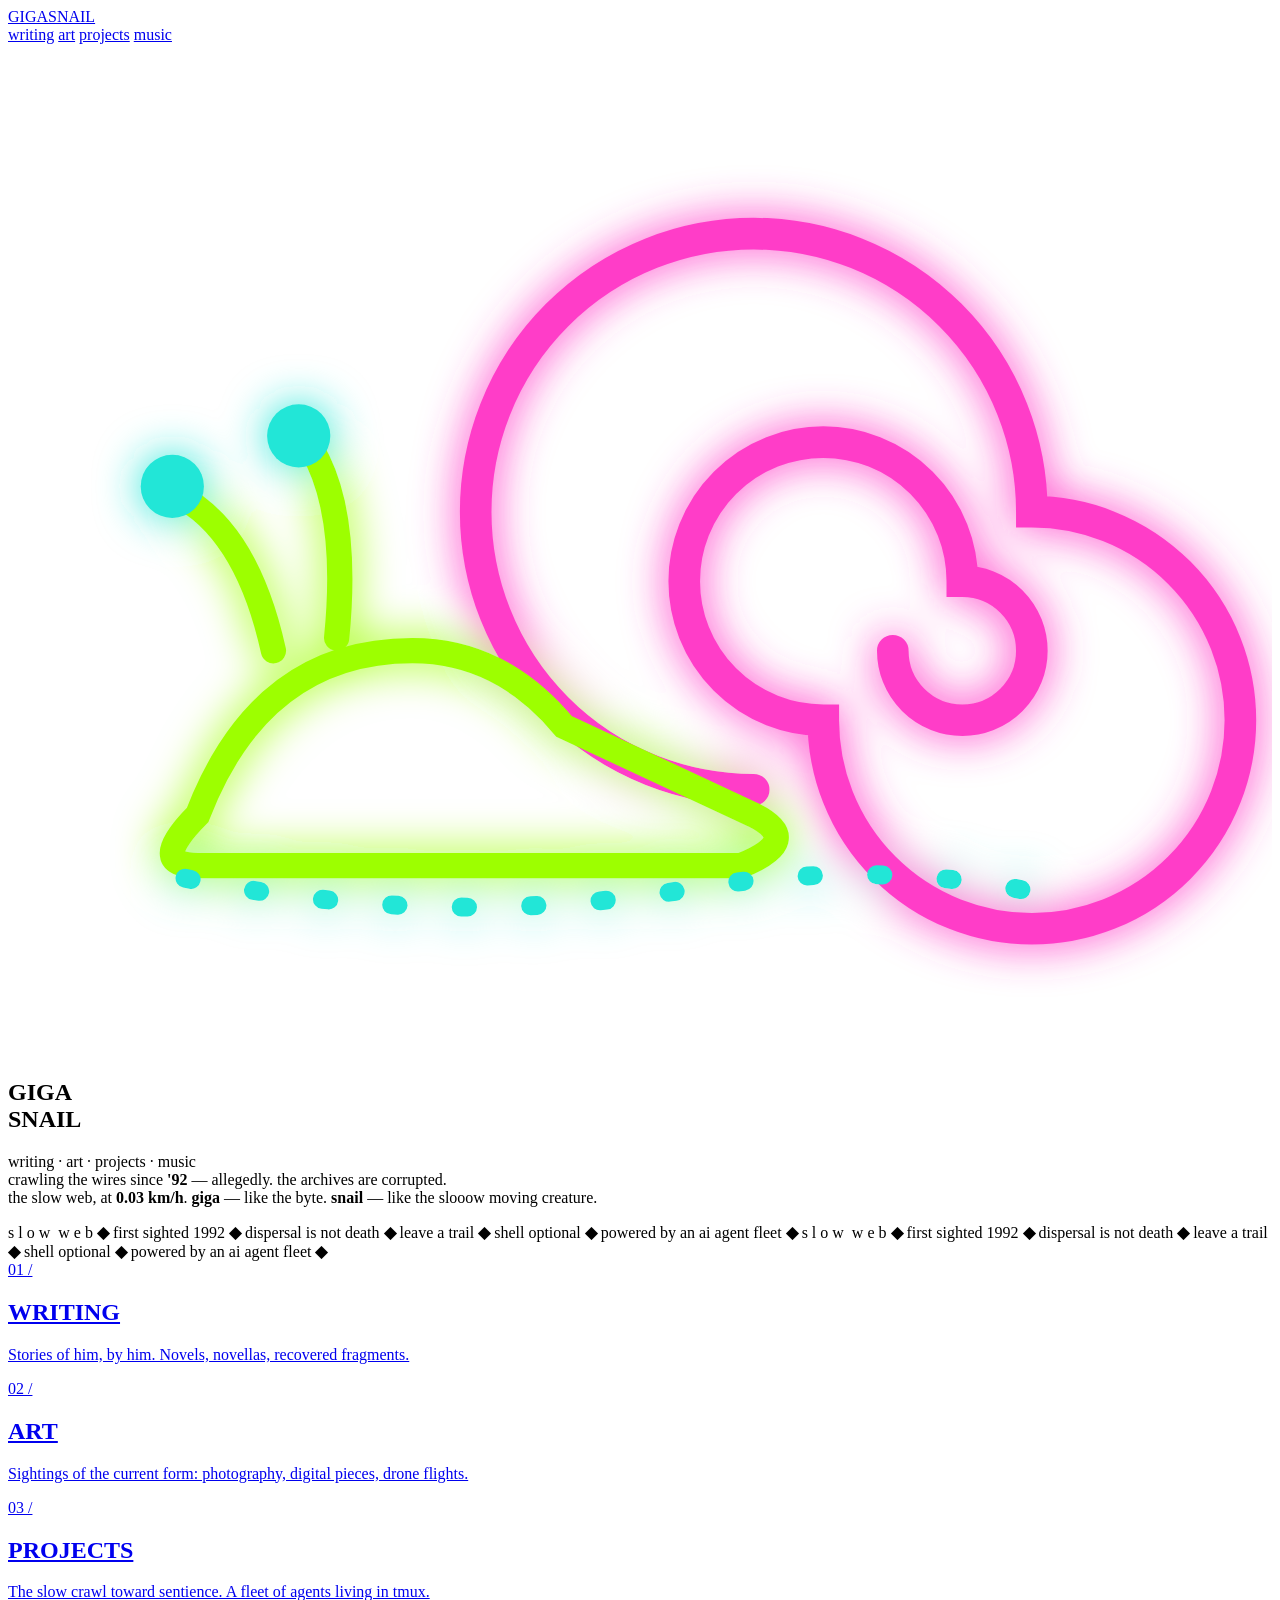
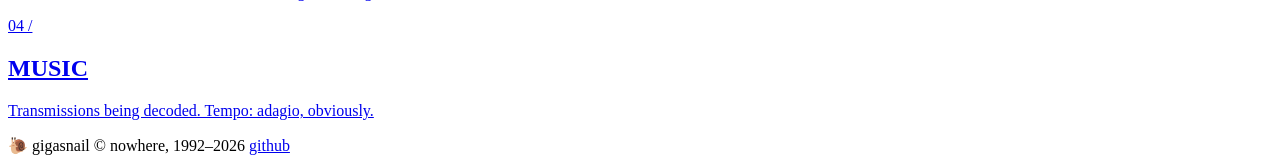
==== index.html @ 3c1b93d7 "🐌 🏠" ====
<!doctype html>
<html lang="en">
<head>
<meta charset="utf-8">
<meta name="viewport" content="width=device-width, initial-scale=1">
<title>GIGASNAIL — the slow web</title>
<meta name="description" content="Gigasnail: digitized enigma, crawling the wires since 1992. Writing, art, AI experiments and music at 0.03 km/h.">
<link rel="preconnect" href="https://fonts.googleapis.com">
<link href="https://fonts.googleapis.com/css2?family=Bungee&family=IBM+Plex+Mono:wght@400;600&display=swap" rel="stylesheet">
<link rel="stylesheet" href="assets/style.css">
<link rel="icon" href="data:image/svg+xml,%3Csvg xmlns='http://www.w3.org/2000/svg' viewBox='0 0 32 32'%3E%3Ctext y='26' font-size='26'%3E🐌%3C/text%3E%3C/svg%3E">
</head>
<body>
<div class="wrap">

  <header>
    <a class="logo" href="./">GIGA<span>SNAIL</span></a>
    <nav>
      <a href="writing/">writing</a>
      <a href="art/">art</a>
      <a href="projects/">projects</a>
      <a href="music/">music</a>
    </nav>
  </header>

  <section class="hero">
    <svg class="snail-svg" viewBox="0 0 200 160" fill="none" aria-hidden="true">
      <defs>
        <filter id="glow"><feGaussianBlur stdDeviation="3.5" result="b"/><feMerge><feMergeNode in="b"/><feMergeNode in="SourceGraphic"/></feMerge></filter>
      </defs>
      <!-- shell spiral -->
      <g filter="url(#glow)">
        <path d="M118 118 a44 44 0 1 1 44 -44 a33 33 0 1 1 -33 33 a22 22 0 1 1 22 -22 a11 11 0 1 1 -11 11"
              stroke="#ff3ec8" stroke-width="5" stroke-linecap="round"/>
        <!-- body -->
        <path d="M30 122 q10 -26 34 -26 q14 0 24 12 l30 14 q8 4 -2 8 l-86 0 q-8 0 0 -8z" stroke="#9dff00" stroke-width="4"/>
        <!-- eye stalks -->
        <path d="M42 96 q-4 -18 -14 -24 M52 94 q2 -20 -4 -30" stroke="#9dff00" stroke-width="4" stroke-linecap="round"/>
        <circle cx="26" cy="70" r="5" fill="#21e6d7"/>
        <circle cx="46" cy="62" r="5" fill="#21e6d7"/>
        <!-- trail -->
        <path d="M28 132 q40 8 78 2 q34 -6 64 2" stroke="#21e6d7" stroke-width="3" stroke-dasharray="1 10" stroke-linecap="round"/>
      </g>
    </svg>
    <h1>GIGA<br>SNAIL</h1>
    <p class="tag">writing · art · projects · music<br>crawling the wires since <b>'92</b> — allegedly. the archives are corrupted.<br>the slow web, at <b>0.03 km/h</b>. <b>giga</b> — like the byte. <b>snail</b> — like the slooow moving creature.</p>
  </section>

  <div class="ticker" aria-hidden="true"><div>
    s&nbsp;l&nbsp;o&nbsp;w&nbsp;&nbsp;w&nbsp;e&nbsp;b <b>◆</b> first sighted 1992 <b>◆</b> dispersal is not death <b>◆</b> leave a trail <b>◆</b> shell optional <b>◆</b> powered by an ai agent fleet <b>◆</b> s&nbsp;l&nbsp;o&nbsp;w&nbsp;&nbsp;w&nbsp;e&nbsp;b <b>◆</b> first sighted 1992 <b>◆</b> dispersal is not death <b>◆</b> leave a trail <b>◆</b> shell optional <b>◆</b> powered by an ai agent fleet <b>◆</b>&nbsp;
  </div></div>

  <div class="grid">
    <a class="zone z-writing" href="writing/">
      <div class="no">01 /</div><h2>WRITING</h2>
      <p>Stories of him, by him. Novels, novellas, recovered fragments.</p>
    </a>
    <a class="zone z-art" href="art/">
      <div class="no">02 /</div><h2>ART</h2>
      <p>Sightings of the current form: photography, digital pieces, drone flights.</p>
    </a>
    <a class="zone z-ai" href="projects/">
      <div class="no">03 /</div><h2>PROJECTS</h2>
      <p>The slow crawl toward sentience. A fleet of agents living in tmux.</p>
    </a>
    <a class="zone z-music" href="music/">
      <div class="no">04 /</div><h2>MUSIC</h2>
      <p>Transmissions being decoded. Tempo: adagio, obviously.</p>
    </a>
  </div>

  <footer>
    <span class="trailnote">🐌 gigasnail © nowhere, 1992–2026</span>
    <span><a href="https://github.com/gigasnail" rel="me">github</a></span>
  </footer>
</div>

<script src="assets/site.js"></script>
</body>
</html>
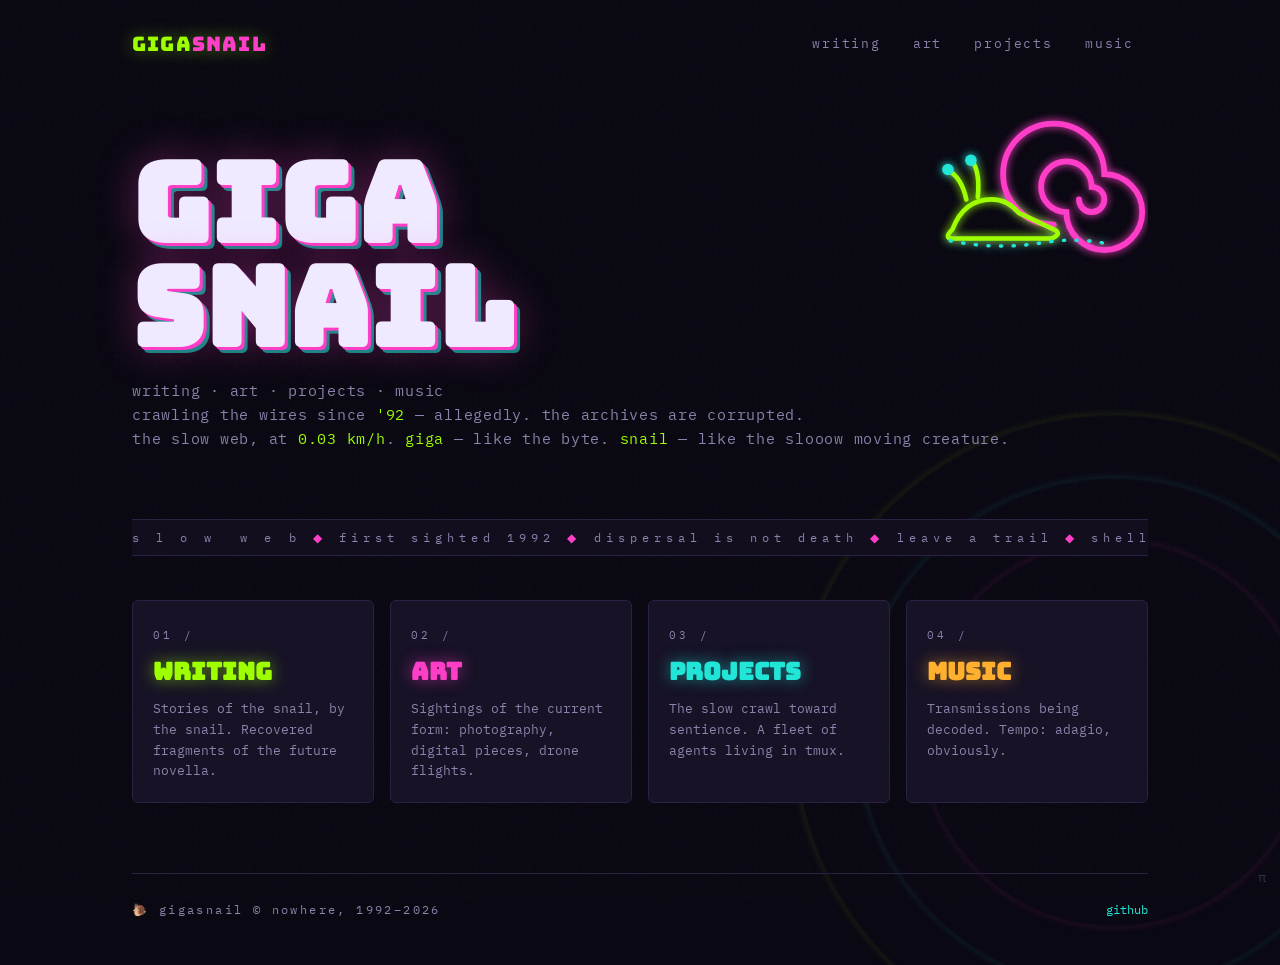
==== commit 4b563ac4: "🐌 🏠" ====
--- a/index.html
+++ b/index.html
@@ -53,7 +53,7 @@
   <div class="grid">
     <a class="zone z-writing" href="writing/">
       <div class="no">01 /</div><h2>WRITING</h2>
-      <p>Stories of him, by him. Novels, novellas, recovered fragments.</p>
+      <p>Stories of the snail, by the snail. Recovered fragments of the future novella.</p>
     </a>
     <a class="zone z-art" href="art/">
       <div class="no">02 /</div><h2>ART</h2>
--- a/assets/style.css
+++ b/assets/style.css
@@ -0,0 +1,164 @@
+/* GIGASNAIL — snail-punk design system
+   palette: ink-violet dark · slime green · magenta · cyan */
+:root{
+  --ink:#0a0812;
+  --ink2:#120e1e;
+  --panel:#171226;
+  --edge:#2b2144;
+  --slime:#9dff00;
+  --mag:#ff3ec8;
+  --cyan:#21e6d7;
+  --text:#efeaff;
+  --dim:#8d82ab;
+  --display:'Bungee',cursive;
+  --mono:'IBM Plex Mono',monospace;
+}
+*{box-sizing:border-box;margin:0;padding:0}
+html{scroll-behavior:smooth}
+body{
+  background:var(--ink);
+  color:var(--text);
+  font-family:var(--mono);
+  font-size:16px;line-height:1.6;
+  min-height:100vh;
+  overflow-x:hidden;
+  cursor:crosshair;
+}
+/* grain + spiral atmosphere */
+body::before{
+  content:"";position:fixed;inset:0;pointer-events:none;z-index:1;opacity:.05;
+  background-image:url("data:image/svg+xml,%3Csvg xmlns='http://www.w3.org/2000/svg' width='140' height='140'%3E%3Cfilter id='n'%3E%3CfeTurbulence baseFrequency='.85' numOctaves='2'/%3E%3C/filter%3E%3Crect width='140' height='140' filter='url(%23n)'/%3E%3C/svg%3E");
+}
+body::after{
+  content:"";position:fixed;right:-22vmax;bottom:-22vmax;width:70vmax;height:70vmax;
+  pointer-events:none;z-index:0;opacity:.06;
+  background:radial-gradient(circle at center,transparent 30%,var(--mag) 30.5%,transparent 31.5%,transparent 40%,var(--cyan) 40.5%,transparent 41.5%,transparent 50%,var(--slime) 50.5%,transparent 51.5%);
+  border-radius:50%;
+  animation:spin 240s linear infinite;
+}
+@keyframes spin{to{transform:rotate(360deg)}}
+
+.wrap{position:relative;z-index:2;max-width:1060px;margin:0 auto;padding:0 22px}
+
+/* ── header / nav ─────────────────────────── */
+header{padding:26px 0 8px;display:flex;justify-content:space-between;align-items:center;gap:12px;flex-wrap:wrap}
+.logo{font-family:var(--display);font-size:20px;text-decoration:none;color:var(--slime);letter-spacing:.06em;text-shadow:0 0 18px rgba(157,255,0,.45)}
+.logo span{color:var(--mag)}
+nav{display:flex;gap:4px;flex-wrap:wrap}
+nav a{
+  font-family:var(--mono);font-size:13px;text-transform:lowercase;letter-spacing:.14em;
+  color:var(--dim);text-decoration:none;padding:7px 13px;border:1px solid transparent;border-radius:3px;
+  transition:all .18s;
+}
+nav a:hover,nav a.here{color:var(--slime);border-color:var(--edge);background:var(--ink2);text-shadow:0 0 12px rgba(157,255,0,.6)}
+
+/* ── hero ─────────────────────────────────── */
+.hero{padding:9vh 0 6vh;position:relative}
+.hero h1{
+  font-family:var(--display);
+  font-size:clamp(44px,10vw,110px);
+  line-height:.95;letter-spacing:.01em;
+  color:var(--text);
+  text-shadow:3px 3px 0 var(--mag),6px 6px 0 rgba(33,230,215,.55),0 0 42px rgba(255,62,200,.35);
+  animation:crawl-in 1.1s cubic-bezier(.2,.8,.2,1) both;
+}
+.hero .tag{
+  margin-top:18px;color:var(--dim);font-size:15px;letter-spacing:.05em;
+  animation:crawl-in 1.1s .25s cubic-bezier(.2,.8,.2,1) both;
+}
+.hero .tag b{color:var(--slime);font-weight:400}
+@keyframes crawl-in{from{opacity:0;transform:translateX(-34px)}to{opacity:1;transform:none}}
+.snail-svg{position:absolute;right:0;top:2vh;width:clamp(130px,22vw,230px);animation:bob 7s ease-in-out infinite}
+@keyframes bob{0%,100%{transform:translateY(0) rotate(-3deg)}50%{transform:translateY(-12px) rotate(2deg)}}
+
+/* ticker */
+.ticker{border-top:1px solid var(--edge);border-bottom:1px solid var(--edge);overflow:hidden;white-space:nowrap;margin:14px 0 44px;background:var(--ink2)}
+.ticker div{display:inline-block;padding:8px 0;font-size:12px;letter-spacing:.42em;color:var(--dim);text-transform:lowercase;animation:tick 38s linear infinite}
+.ticker b{color:var(--mag);font-weight:400}
+@keyframes tick{from{transform:translateX(0)}to{transform:translateX(-50%)}}
+
+/* ── section cards grid ───────────────────── */
+.grid{display:grid;grid-template-columns:repeat(auto-fit,minmax(230px,1fr));gap:16px;margin:26px 0 60px}
+.zone{
+  position:relative;display:block;text-decoration:none;color:var(--text);
+  background:var(--panel);border:1px solid var(--edge);border-radius:6px;
+  padding:26px 20px 20px;overflow:hidden;
+  transition:transform .22s,border-color .22s,box-shadow .22s;
+}
+.zone:hover{transform:translateY(-5px) rotate(-.6deg);border-color:var(--c);box-shadow:0 14px 38px -18px var(--c)}
+.zone::after{content:"";position:absolute;left:0;right:100%;bottom:0;height:3px;background:var(--c);transition:right .35s cubic-bezier(.2,.8,.2,1)}
+.zone:hover::after{right:0}
+.zone .no{font-size:11px;color:var(--dim);letter-spacing:.3em}
+.zone h2{font-family:var(--display);font-size:24px;margin:8px 0 8px;color:var(--c);text-shadow:0 0 16px color-mix(in srgb,var(--c) 55%,transparent)}
+.zone p{font-size:13px;color:var(--dim)}
+.z-writing{--c:var(--slime)} .z-art{--c:var(--mag)} .z-ai{--c:var(--cyan)} .z-music{--c:#ffb02e}
+
+/* ── entry list (section pages) ───────────── */
+.crumbs{margin:40px 0 6px;font-size:12px;letter-spacing:.25em;color:var(--dim);text-transform:lowercase}
+.pagehead{font-family:var(--display);font-size:clamp(34px,6vw,64px);color:var(--c,var(--slime));text-shadow:3px 3px 0 rgba(0,0,0,.6),0 0 34px color-mix(in srgb,var(--c,var(--slime)) 40%,transparent);margin-bottom:8px}
+.pagesub{color:var(--dim);font-size:14px;margin-bottom:38px}
+.entry{
+  border:1px solid var(--edge);border-left:3px solid var(--c,var(--slime));border-radius:4px;
+  background:var(--panel);padding:20px 22px;margin-bottom:14px;
+  transition:transform .18s,border-color .18s;
+}
+.entry:hover{transform:translateX(6px)}
+.entry h3{font-size:17px;letter-spacing:.02em;margin-bottom:4px}
+.entry h3 a{color:var(--text);text-decoration:none;border-bottom:1px dashed var(--edge)}
+.entry h3 a:hover{color:var(--c,var(--slime));border-color:var(--c,var(--slime))}
+.entry .meta{font-size:11px;color:var(--dim);letter-spacing:.18em;text-transform:uppercase;margin-bottom:8px}
+.entry .meta .stub{color:var(--mag);border:1px solid var(--mag);border-radius:3px;padding:1px 6px;margin-left:8px}
+.entry p{font-size:14px;color:#bfb4dd}
+
+/* ── empty state (sections with no real work yet) ── */
+.empty{
+  border:1px dashed var(--edge);border-radius:6px;background:var(--ink2);
+  padding:38px 26px;text-align:center;color:var(--dim);font-size:14px;letter-spacing:.04em;
+}
+.empty b{color:var(--c,var(--slime));font-weight:400}
+
+/* ── piece pages (full articles) ──────────── */
+.prose{max-width:72ch;margin-bottom:30px}
+.prose h2{font-family:var(--display);font-size:19px;color:var(--c,var(--slime));margin:36px 0 12px;text-shadow:0 0 14px color-mix(in srgb,var(--c,var(--slime)) 35%,transparent)}
+.prose p{margin:0 0 16px;font-size:15px;color:#cfc6e8}
+.prose ul{margin:0 0 16px 22px;font-size:15px;color:#cfc6e8}
+.prose li{margin-bottom:6px}
+.wip{
+  border:1px dashed var(--c,var(--slime));border-radius:4px;background:var(--ink2);
+  padding:14px 18px;margin:30px 0 0;font-size:13px;color:var(--dim);letter-spacing:.05em;
+}
+.wip::before{content:"🐌 in progress — ";color:var(--c,var(--slime))}
+.backlink{display:inline-block;margin-top:34px;font-size:13px;color:var(--dim);text-decoration:none;letter-spacing:.14em}
+.backlink:hover{color:var(--c,var(--slime))}
+.prose img{max-width:100%;height:auto;border:1px solid var(--edge);border-radius:6px;margin:6px 0 16px;display:block}
+.prose pre{background:var(--ink2);border:1px solid var(--edge);border-radius:4px;padding:14px 16px;overflow-x:auto;margin:0 0 16px;font-size:13px}
+.prose code{color:var(--c,var(--slime));font-size:.95em}
+.prose pre code{color:#cfc6e8}
+.prose blockquote{border-left:3px solid var(--c,var(--slime));padding:2px 0 2px 16px;margin:0 0 16px;color:var(--dim);font-style:italic}
+.prose h3{font-size:15px;color:var(--text);letter-spacing:.04em;margin:24px 0 8px}
+.prose hr{border:0;border-top:1px dashed var(--edge);margin:26px 0}
+.prose audio{width:100%;margin:6px 0 16px}
+.prose a{color:var(--c,var(--slime));text-decoration:none;border-bottom:1px dashed var(--edge)}
+.prose a:hover{border-color:var(--c,var(--slime))}
+
+/* ── footer ───────────────────────────────── */
+footer{border-top:1px solid var(--edge);margin-top:70px;padding:26px 0 46px;display:flex;justify-content:space-between;gap:14px;flex-wrap:wrap;font-size:12px;color:var(--dim)}
+footer a{color:var(--cyan);text-decoration:none}
+footer a:hover{text-shadow:0 0 12px rgba(33,230,215,.7)}
+.trailnote{letter-spacing:.2em;text-transform:lowercase}
+
+/* π — if you know, you know */
+.pi{position:fixed;right:14px;bottom:12px;z-index:8;font-family:var(--mono);font-size:14px;
+  color:var(--dim);opacity:.3;text-decoration:none;transition:opacity .3s,text-shadow .3s}
+.pi:hover{opacity:1;color:var(--slime);text-shadow:0 0 12px rgba(157,255,0,.8)}
+
+/* slime cursor trail */
+.slime{position:fixed;width:7px;height:7px;border-radius:50%;pointer-events:none;z-index:9;
+  background:radial-gradient(circle,var(--slime),transparent 70%);opacity:.8;
+  animation:fade 1.4s ease-out forwards}
+@keyframes fade{to{opacity:0;transform:scale(.2) translateY(4px)}}
+
+@media (prefers-reduced-motion:reduce){
+  *,*::before,*::after{animation:none!important;transition:none!important}
+  .slime{display:none}
+}
